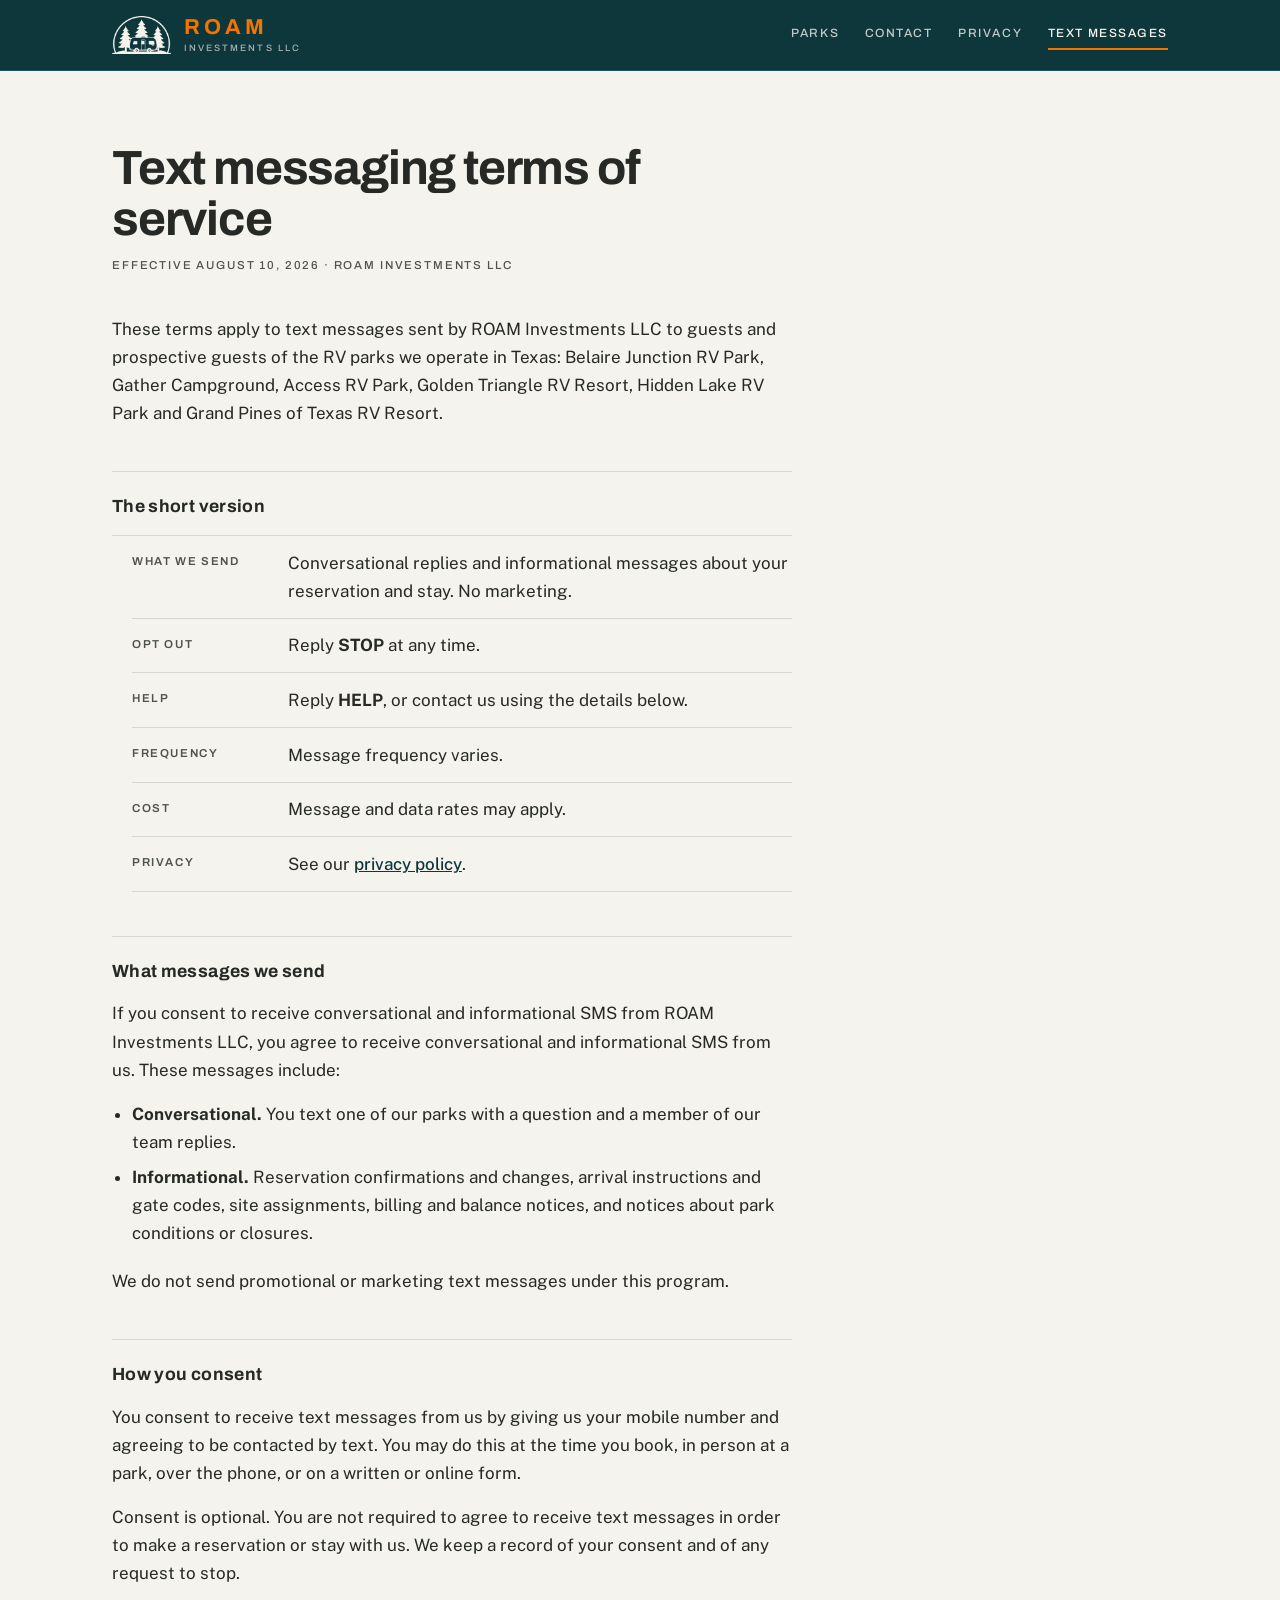
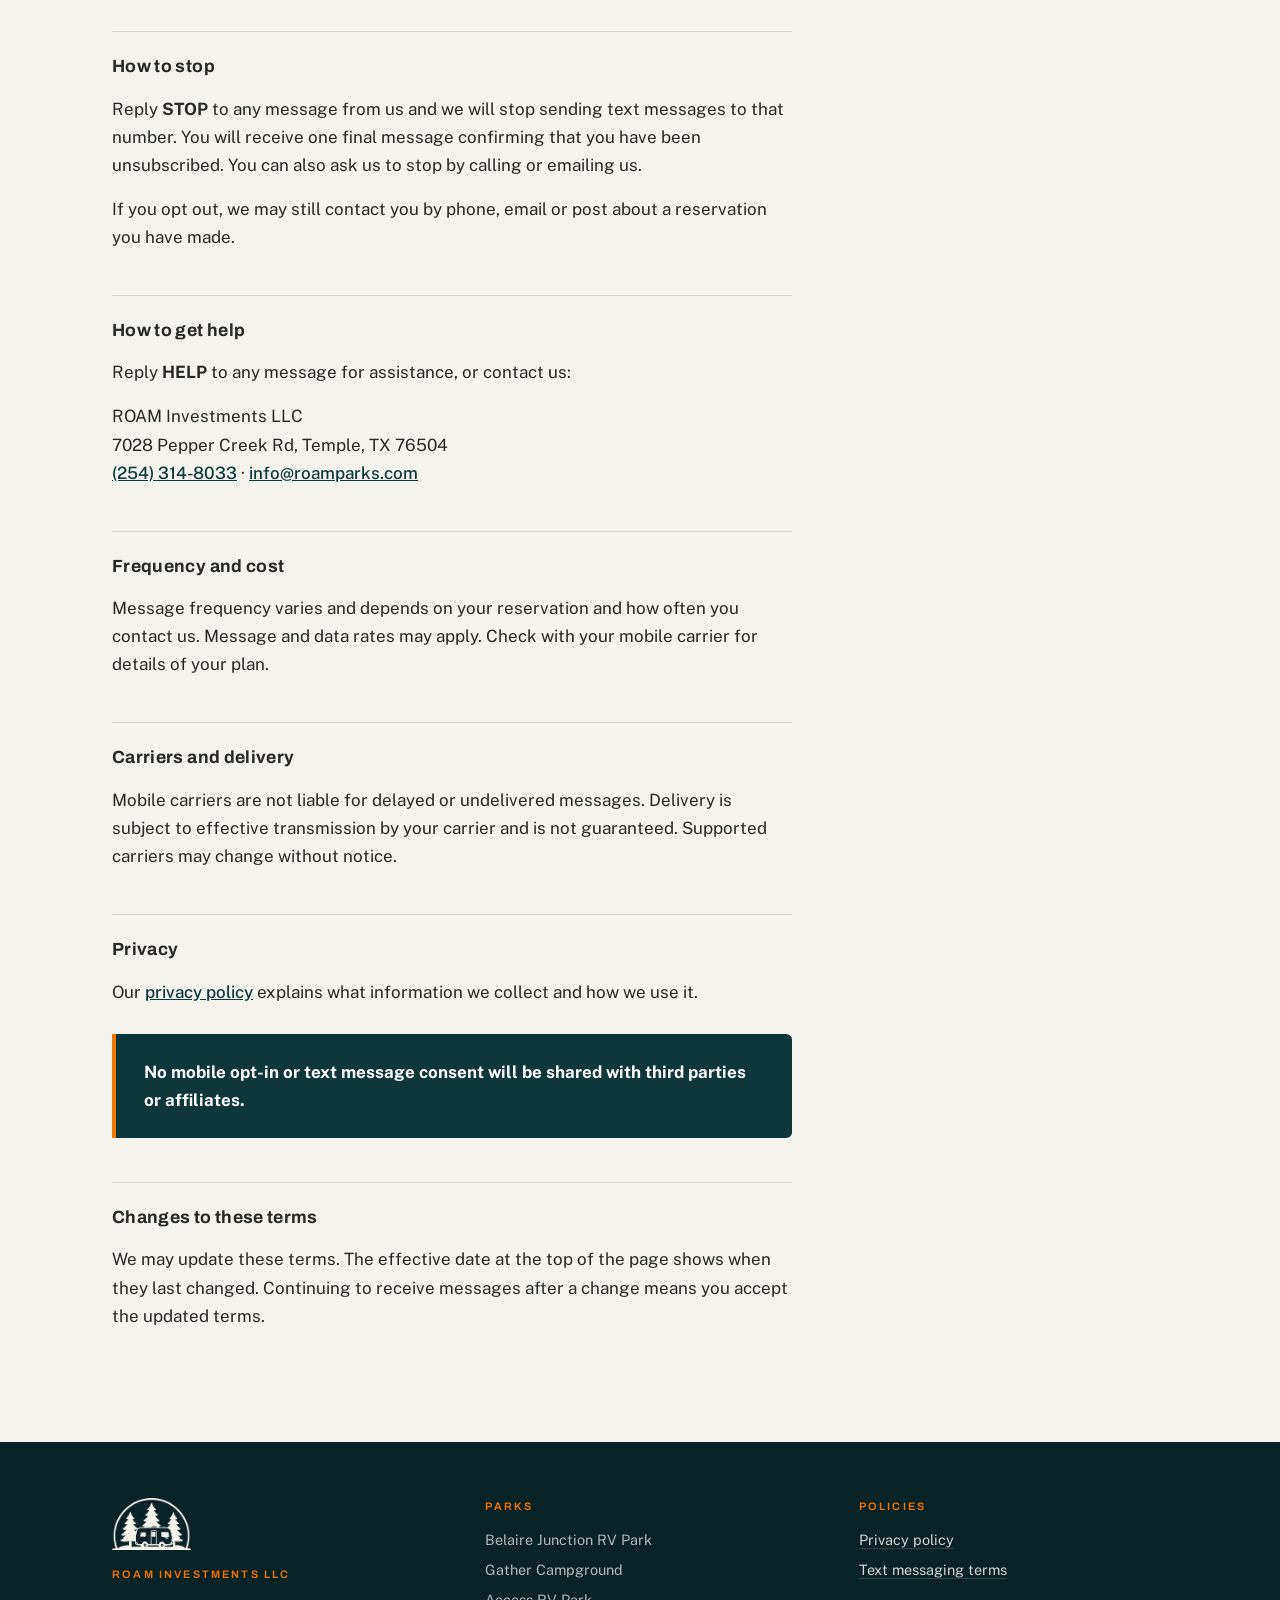
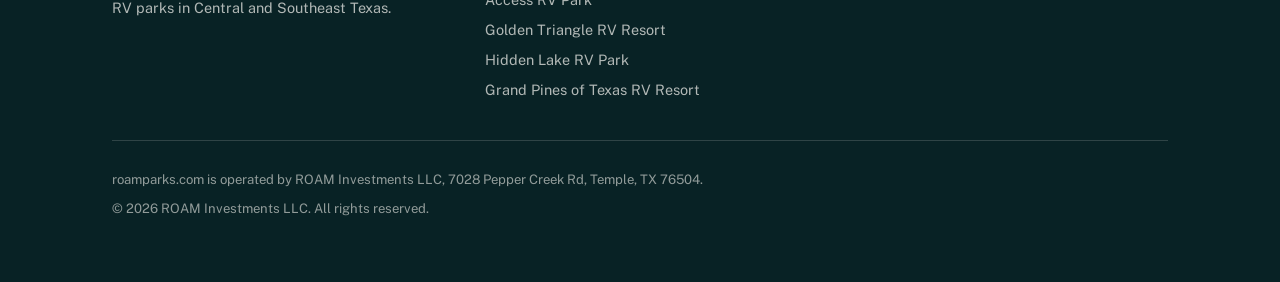
==== sms-terms.html @ 5bf1208b "roamparks.com — corporate site, privacy policy, SMS terms" ====
<!DOCTYPE html>
<html lang="en">
<head>
<meta charset="utf-8">
<meta name="viewport" content="width=device-width, initial-scale=1">
<title>Text messaging terms — ROAM Investments LLC</title>
<meta name="description" content="Terms of service for text messages sent by ROAM Investments LLC to guests of its Texas RV parks.">
<link rel="preconnect" href="https://fonts.googleapis.com">
<link rel="preconnect" href="https://fonts.gstatic.com" crossorigin>
<link href="https://fonts.googleapis.com/css2?family=Archivo:wght@500;600;700&family=Public+Sans:wght@400;500&display=swap" rel="stylesheet">
<!-- Interim office line: Belaire Junction, (254) 314-8033. Swap for the ROAM corporate line when provisioned. -->
<link rel="icon" href="icon-512.png" sizes="512x512">
<link rel="apple-touch-icon" href="apple-touch-icon.png">
<link rel="stylesheet" href="styles.css">
</head>
<body>
<a class="skip" href="#main">Skip to content</a>

<header class="masthead">
  <div class="wrap masthead__inner">
    <a class="lockup" href="index.html">
      <img src="roam-badge-white.png" alt="" width="183" height="120">
      <span class="lockup__text">
        <span class="lockup__name">ROAM</span>
        <span class="lockup__sub">Investments LLC</span>
      </span>
    </a>
    <nav aria-label="Main">
      <a href="index.html#parks">Parks</a>
      <a href="index.html#contact">Contact</a>
      <a href="privacy.html">Privacy</a>
      <a href="sms-terms.html" aria-current="page">Text messages</a>
    </nav>
  </div>
</header>

<main id="main" class="doc">
  <div class="wrap">

    <div class="doc__head">
      <h1>Text messaging terms of service</h1>
      <p class="doc__meta">Effective August 10, 2026 &middot; ROAM Investments LLC</p>
    </div>

    <div class="doc__body">

      <p>These terms apply to text messages sent by ROAM Investments LLC to guests and
        prospective guests of the RV parks we operate in Texas: Belaire Junction RV Park,
        Gather Campground, Access RV Park, Golden Triangle RV Resort, Hidden Lake RV Park
        and Grand Pines of Texas RV Resort.</p>

      <h2>The short version</h2>

      <ul class="keyterms">
        <li><b>What we send</b><span>Conversational replies and informational messages about your reservation and stay. No marketing.</span></li>
        <li><b>Opt out</b><span>Reply <strong>STOP</strong> at any time.</span></li>
        <li><b>Help</b><span>Reply <strong>HELP</strong>, or contact us using the details below.</span></li>
        <li><b>Frequency</b><span>Message frequency varies.</span></li>
        <li><b>Cost</b><span>Message and data rates may apply.</span></li>
        <li><b>Privacy</b><span>See our <a href="privacy.html">privacy policy</a>.</span></li>
      </ul>

      <h2>What messages we send</h2>

      <p>If you consent to receive conversational and informational SMS from ROAM
        Investments LLC, you agree to receive conversational and informational SMS from us.
        These messages include:</p>

      <ul>
        <li><strong>Conversational.</strong> You text one of our parks with a question and a
          member of our team replies.</li>
        <li><strong>Informational.</strong> Reservation confirmations and changes, arrival
          instructions and gate codes, site assignments, billing and balance notices, and
          notices about park conditions or closures.</li>
      </ul>

      <p>We do not send promotional or marketing text messages under this program.</p>

      <h2>How you consent</h2>

      <p>You consent to receive text messages from us by giving us your mobile number and
        agreeing to be contacted by text. You may do this at the time you book, in person at
        a park, over the phone, or on a written or online form.</p>

      <p>Consent is optional. You are not required to agree to receive text messages in
        order to make a reservation or stay with us. We keep a record of your consent and of
        any request to stop.</p>

      <h2>How to stop</h2>

      <p>Reply <strong>STOP</strong> to any message from us and we will stop sending text
        messages to that number. You will receive one final message confirming that you have
        been unsubscribed. You can also ask us to stop by calling or emailing us.</p>

      <p>If you opt out, we may still contact you by phone, email or post about a reservation
        you have made.</p>

      <h2>How to get help</h2>

      <p>Reply <strong>HELP</strong> to any message for assistance, or contact us:</p>
      <p>ROAM Investments LLC<br>
         7028 Pepper Creek Rd, Temple, TX 76504<br>
         <!-- TODO: add corporate phone and email before publishing -->
         <a href="tel:+12543148033">(254) 314-8033</a>
         &middot;
         <a href="mailto:info@roamparks.com">info@roamparks.com</a></p>

      <h2>Frequency and cost</h2>

      <p>Message frequency varies and depends on your reservation and how often you contact
        us. Message and data rates may apply. Check with your mobile carrier for details of
        your plan.</p>

      <h2>Carriers and delivery</h2>

      <p>Mobile carriers are not liable for delayed or undelivered messages. Delivery is
        subject to effective transmission by your carrier and is not guaranteed. Supported
        carriers may change without notice.</p>

      <h2>Privacy</h2>

      <p>Our <a href="privacy.html">privacy policy</a> explains what information we collect
        and how we use it.</p>

      <div class="callout">
        <p><strong>No mobile opt-in or text message consent will be shared with third
          parties or affiliates.</strong></p>
      </div>

      <h2>Changes to these terms</h2>

      <p>We may update these terms. The effective date at the top of the page shows when they
        last changed. Continuing to receive messages after a change means you accept the
        updated terms.</p>

    </div>
  </div>
</main>

<footer class="foot">
  <div class="wrap">
    <div class="foot__grid">
      <div>
        <img class="foot__mark" src="roam-badge-white.png" alt="ROAM Investments LLC" width="183" height="120">
        <h4>ROAM Investments LLC</h4>
        <p>RV parks in Central and Southeast Texas.</p>
      </div>
      <div>
        <h4>Parks</h4>
        <ul>
          <li>Belaire Junction RV Park</li>
          <li>Gather Campground</li>
          <li>Access RV Park</li>
          <li>Golden Triangle RV Resort</li>
          <li>Hidden Lake RV Park</li>
          <li>Grand Pines of Texas RV Resort</li>
        </ul>
      </div>
      <div>
        <h4>Policies</h4>
        <ul>
          <li><a href="privacy.html">Privacy policy</a></li>
          <li><a href="sms-terms.html">Text messaging terms</a></li>
        </ul>
      </div>
    </div>
    <div class="foot__legal">
      <p>roamparks.com is operated by ROAM Investments LLC, 7028 Pepper Creek Rd, Temple, TX 76504.</p>
      <p>&copy; 2026 ROAM Investments LLC. All rights reserved.</p>
    </div>
  </div>
</footer>

</body>
</html>
---- styles.css ----
/* roamparks.com — ROAM Investments LLC
   Palette lifted verbatim from the ROAM Portal (src/app/globals.css). */

:root {
  --brand:      #0e373c;
  --brand-deep: #0b2c30;
  --brand-dark: #082225;
  --brand-line: #16565a;
  --cream:      #f4f3ee;
  --cream-2:    #ecebe4;
  --muted:      #c2c5bb;
  --accent:     #f47400;
  --accent-600: #d96700;
  --secondary:  #00a6a6;
  --fg:         #262925;
  --fg-soft:    #4f534b;
  --rule:       rgba(38, 41, 37, 0.14);
  --rule-dark:  rgba(244, 243, 238, 0.16);

  --display: 'Archivo', 'Helvetica Neue', Arial, sans-serif;
  --body:    'Public Sans', -apple-system, BlinkMacSystemFont, 'Segoe UI', Roboto, sans-serif;

  --measure: 68ch;
  --gutter: clamp(1.25rem, 5vw, 4rem);
}

*, *::before, *::after { box-sizing: border-box; }
html { -webkit-text-size-adjust: 100%; }

body {
  margin: 0;
  background: var(--cream);
  color: var(--fg);
  font-family: var(--body);
  font-size: 1.0625rem;
  line-height: 1.65;
}

a { color: inherit; }

a:focus-visible, button:focus-visible {
  outline: 3px solid var(--accent);
  outline-offset: 3px;
}

.wrap { width: 100%; max-width: 74rem; margin-inline: auto; padding-inline: var(--gutter); }

.skip {
  position: absolute; left: -9999px; top: 0;
  background: var(--accent); color: #fff;
  padding: 0.75rem 1.25rem;
  font-family: var(--display); font-weight: 600; z-index: 50;
}
.skip:focus { left: 0; }

/* ---------- Masthead ---------- */

.masthead { background: var(--brand); color: var(--cream); border-bottom: 1px solid var(--brand-line); }

.masthead__inner {
  display: flex; flex-wrap: wrap; gap: 1rem 2rem;
  align-items: center; justify-content: space-between;
  padding-block: 1rem;
}

.lockup { display: flex; align-items: center; gap: 0.85rem; text-decoration: none; color: var(--cream); }
.lockup img { display: block; height: 2.4rem; width: auto; }
.lockup__text { display: flex; flex-direction: column; line-height: 1; }

.lockup__name {
  font-family: var(--display); font-weight: 700; font-size: 1.35rem;
  letter-spacing: 0.18em; text-transform: uppercase; color: var(--accent);
}
.lockup__sub {
  font-family: var(--display); font-weight: 500; font-size: 0.58rem;
  letter-spacing: 0.22em; text-transform: uppercase;
  color: rgba(244, 243, 238, 0.66); margin-top: 0.35rem;
}

.masthead nav {
  display: flex; flex-wrap: wrap; gap: 1.6rem;
  font-family: var(--display); font-size: 0.75rem; font-weight: 500;
  letter-spacing: 0.13em; text-transform: uppercase;
}
.masthead nav a {
  color: rgba(244, 243, 238, 0.78); text-decoration: none;
  padding-block: 0.25rem; border-bottom: 2px solid transparent;
}
.masthead nav a:hover, .masthead nav a[aria-current='page'] {
  color: var(--cream); border-bottom-color: var(--accent);
}

/* ---------- Hero ---------- */

.hero {
  background: var(--brand); color: var(--cream);
  padding-block: clamp(3.25rem, 10vw, 6.5rem) clamp(2.75rem, 8vw, 5rem);
}

.eyebrow {
  font-family: var(--display); font-size: 0.7rem; font-weight: 600;
  letter-spacing: 0.24em; text-transform: uppercase;
  color: var(--accent); margin: 0 0 1.5rem;
}

.hero h1 {
  font-family: var(--display); font-weight: 700;
  font-size: clamp(2.4rem, 7.5vw, 4.75rem);
  line-height: 0.99; letter-spacing: -0.025em;
  margin: 0 0 1.5rem; max-width: 16ch;
}

.hero__lede {
  font-size: clamp(1.0625rem, 2.2vw, 1.3rem); line-height: 1.55;
  color: rgba(244, 243, 238, 0.82); max-width: 46ch; margin: 0;
}

.tally { display: flex; flex-wrap: wrap; margin: clamp(2.5rem, 7vw, 3.75rem) 0 0; border-top: 1px solid var(--rule-dark); }
.tally div { padding: 1.5rem 2rem 0 0; margin-right: 2rem; border-right: 1px solid var(--rule-dark); }
.tally div:last-child { border-right: 0; margin-right: 0; }
.tally dt {
  font-family: var(--display); font-size: 0.7rem; font-weight: 500;
  letter-spacing: 0.16em; text-transform: uppercase;
  color: rgba(244, 243, 238, 0.6); margin: 0 0 0.35rem;
}
.tally dd {
  font-family: var(--display); font-size: clamp(1.75rem, 4vw, 2.5rem);
  font-weight: 700; line-height: 1; letter-spacing: -0.02em; margin: 0;
}

/* ---------- Hero plate ---------- */

.plate { margin: 0; background: var(--brand); overflow: hidden; }
.plate img {
  display: block; width: 100%;
  height: clamp(14rem, 42vw, 28rem);
  object-fit: cover; object-position: center 62%;
}

/* ---------- Sections ---------- */

.section { padding-block: clamp(3rem, 9vw, 5.5rem); }

.section h2 {
  font-family: var(--display); font-weight: 700;
  font-size: clamp(1.5rem, 3.5vw, 2rem);
  letter-spacing: -0.015em; line-height: 1.15; margin: 0 0 0.9rem;
}

.section__lede { max-width: 54ch; color: var(--fg-soft); margin: 0 0 2.25rem; }

/* ---------- Region marker ----------
   An arch, echoing the ROAM badge. Two regions, because that is
   genuinely how the six parks are grouped and operated. */

.region { margin-bottom: clamp(2.75rem, 7vw, 4.5rem); }
.region:last-of-type { margin-bottom: 0; }

.marker {
  display: inline-flex; flex-direction: column;
  align-items: center; justify-content: flex-end;
  min-width: 9rem; padding: 1.1rem 1.15rem 0.75rem;
  background: var(--brand); color: var(--cream);
  border-radius: 4.5rem 4.5rem 0.25rem 0.25rem;
  border-bottom: 4px solid var(--accent);
  margin-bottom: 1.5rem;
}
.marker__top {
  font-family: var(--display); font-size: 0.58rem; font-weight: 600;
  letter-spacing: 0.2em; text-transform: uppercase;
  color: var(--accent); line-height: 1; margin-bottom: 0.35rem;
}
.marker__label {
  font-family: var(--display); font-size: 0.95rem; font-weight: 700;
  letter-spacing: 0.04em; text-transform: uppercase;
  line-height: 1.15; text-align: center;
}

.parks { list-style: none; margin: 0; padding: 0; border-top: 1px solid var(--rule); }

.parks li {
  display: flex; flex-wrap: wrap; align-items: baseline;
  gap: 0.35rem 1.5rem; padding-block: 1.15rem;
  border-bottom: 1px solid var(--rule);
}

.park__name {
  font-family: var(--display); font-weight: 600;
  font-size: clamp(1.125rem, 2.4vw, 1.35rem);
  letter-spacing: -0.01em; flex: 1 1 18rem;
}
.park__name a {
  color: inherit; text-decoration: none;
  border-bottom: 2px solid transparent;
  transition: border-color 0.15s ease, color 0.15s ease;
}
.park__name a:hover { color: var(--brand); border-bottom-color: var(--accent); }
.park__name a::after {
  content: '↗'; font-size: 0.7em; margin-left: 0.4em;
  color: var(--fg-soft); vertical-align: 0.15em;
}

.park__place { color: var(--fg-soft); font-size: 0.95rem; flex: 0 0 auto; min-width: 9rem; }

.park__sites {
  font-family: var(--display); font-weight: 500; font-size: 0.75rem;
  letter-spacing: 0.13em; text-transform: uppercase;
  color: var(--fg-soft); flex: 0 0 auto;
}

/* ---------- Contact ---------- */

.contact { background: var(--cream-2); border-top: 1px solid var(--muted); }

.contact__grid {
  display: grid; gap: 2rem clamp(2rem, 6vw, 5rem);
  grid-template-columns: repeat(auto-fit, minmax(15rem, 1fr));
}

.contact h3 {
  font-family: var(--display); font-size: 0.7rem; font-weight: 600;
  letter-spacing: 0.2em; text-transform: uppercase;
  color: var(--fg-soft); margin: 0 0 0.65rem;
}
.contact p { margin: 0; }
.contact a { color: var(--brand); font-weight: 500; }

.placeholder {
  background: #ffe2c2; border-bottom: 2px solid var(--accent);
  padding: 0.1rem 0.4rem;
  font-family: var(--display); font-size: 0.9rem; font-weight: 600;
  letter-spacing: 0.03em; color: var(--fg);
}

/* ---------- Legal pages ---------- */

.doc { padding-block: clamp(3rem, 8vw, 4.5rem) clamp(3.5rem, 9vw, 6rem); }
.doc__head { max-width: var(--measure); margin-bottom: 2.5rem; }

.doc h1 {
  font-family: var(--display); font-weight: 700;
  font-size: clamp(2rem, 5.5vw, 3rem);
  line-height: 1.05; letter-spacing: -0.025em; margin: 0 0 0.75rem;
}
.doc__meta {
  font-family: var(--display); font-size: 0.72rem; font-weight: 500;
  letter-spacing: 0.16em; text-transform: uppercase;
  color: var(--fg-soft); margin: 0;
}

.doc__body { max-width: var(--measure); }
.doc__body h2 {
  font-family: var(--display); font-weight: 700; font-size: 1.1rem;
  letter-spacing: 0.02em; margin: 2.75rem 0 0.85rem;
  padding-top: 1.25rem; border-top: 1px solid var(--rule);
}
.doc__body h3 { font-family: var(--display); font-weight: 600; font-size: 0.95rem; margin: 1.75rem 0 0.5rem; }
.doc__body p { margin: 0 0 1rem; }
.doc__body ul { margin: 0 0 1.25rem; padding-left: 1.25rem; }
.doc__body li { margin-bottom: 0.45rem; }
.doc__body a { color: var(--brand); font-weight: 500; }

.callout {
  background: var(--brand); color: var(--cream);
  padding: 1.5rem 1.75rem; border-left: 4px solid var(--accent);
  margin: 1.75rem 0; border-radius: 0 0.35rem 0.35rem 0;
}
.callout p { margin: 0; }
.callout strong { color: #fff; }

.keyterms { list-style: none; padding: 0; margin: 1.25rem 0 1.5rem; border-top: 1px solid var(--rule); }
.keyterms li {
  display: flex; flex-wrap: wrap; gap: 0.25rem 1.25rem;
  padding-block: 0.8rem; border-bottom: 1px solid var(--rule); margin: 0;
}
.keyterms b {
  font-family: var(--display); font-size: 0.72rem; font-weight: 600;
  letter-spacing: 0.14em; text-transform: uppercase;
  color: var(--fg-soft); flex: 0 0 8.5rem; padding-top: 0.2rem;
}
.keyterms span { flex: 1 1 18rem; }

/* ---------- Footer ---------- */

.foot {
  background: var(--brand-dark); color: rgba(244, 243, 238, 0.72);
  padding-block: clamp(2.5rem, 6vw, 3.5rem); font-size: 0.9rem;
}

.foot__grid {
  display: grid; gap: 2rem clamp(2rem, 6vw, 4rem);
  grid-template-columns: repeat(auto-fit, minmax(14rem, 1fr));
  padding-bottom: 2rem; border-bottom: 1px solid var(--rule-dark);
}

.foot__mark { height: 3.25rem; width: auto; margin-bottom: 1rem; display: block; }

.foot h4 {
  font-family: var(--display); font-size: 0.68rem; font-weight: 600;
  letter-spacing: 0.2em; text-transform: uppercase;
  color: var(--accent); margin: 0 0 0.75rem;
}
.foot p { margin: 0 0 0.35rem; }
.foot ul { list-style: none; margin: 0; padding: 0; }
.foot li { margin-bottom: 0.4rem; }
.foot a { color: rgba(244, 243, 238, 0.86); text-decoration: none; border-bottom: 1px solid var(--rule-dark); }
.foot a:hover { color: var(--cream); border-bottom-color: var(--accent); }

.foot__legal { padding-top: 1.75rem; font-size: 0.82rem; color: rgba(244, 243, 238, 0.58); }
.foot__legal p { margin: 0 0 0.4rem; }

/* ---------- Motion ---------- */

@media (prefers-reduced-motion: no-preference) {
  .rise { animation: rise 0.7s cubic-bezier(0.22, 0.68, 0.28, 1) both; }
  .rise:nth-of-type(2) { animation-delay: 0.06s; }
  .rise:nth-of-type(3) { animation-delay: 0.12s; }
  @keyframes rise {
    from { opacity: 0; transform: translateY(0.9rem); }
    to   { opacity: 1; transform: none; }
  }
}

@media (max-width: 34rem) {
  .tally div { border-right: 0; padding-right: 0; margin-right: 0; flex: 1 1 45%; }
  .keyterms b { flex: 1 1 100%; }
  .lockup__sub { display: none; }
}
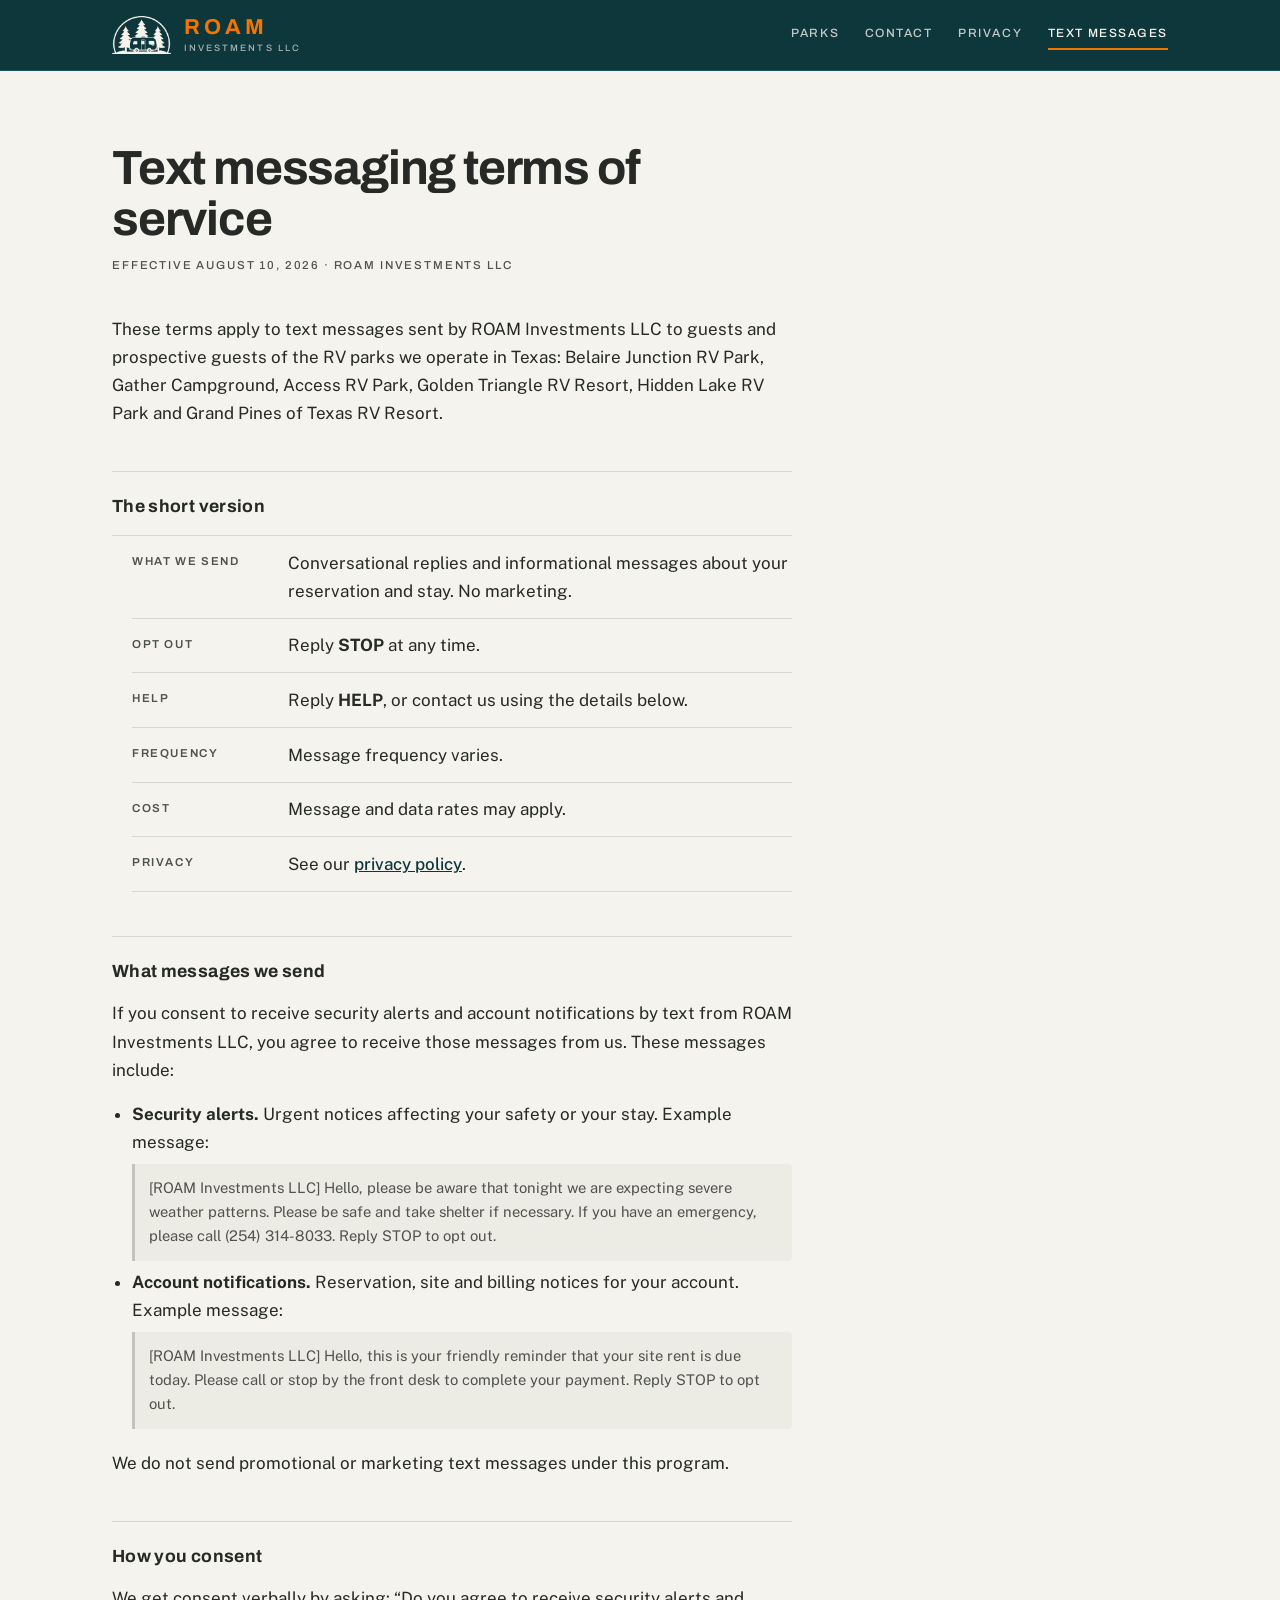
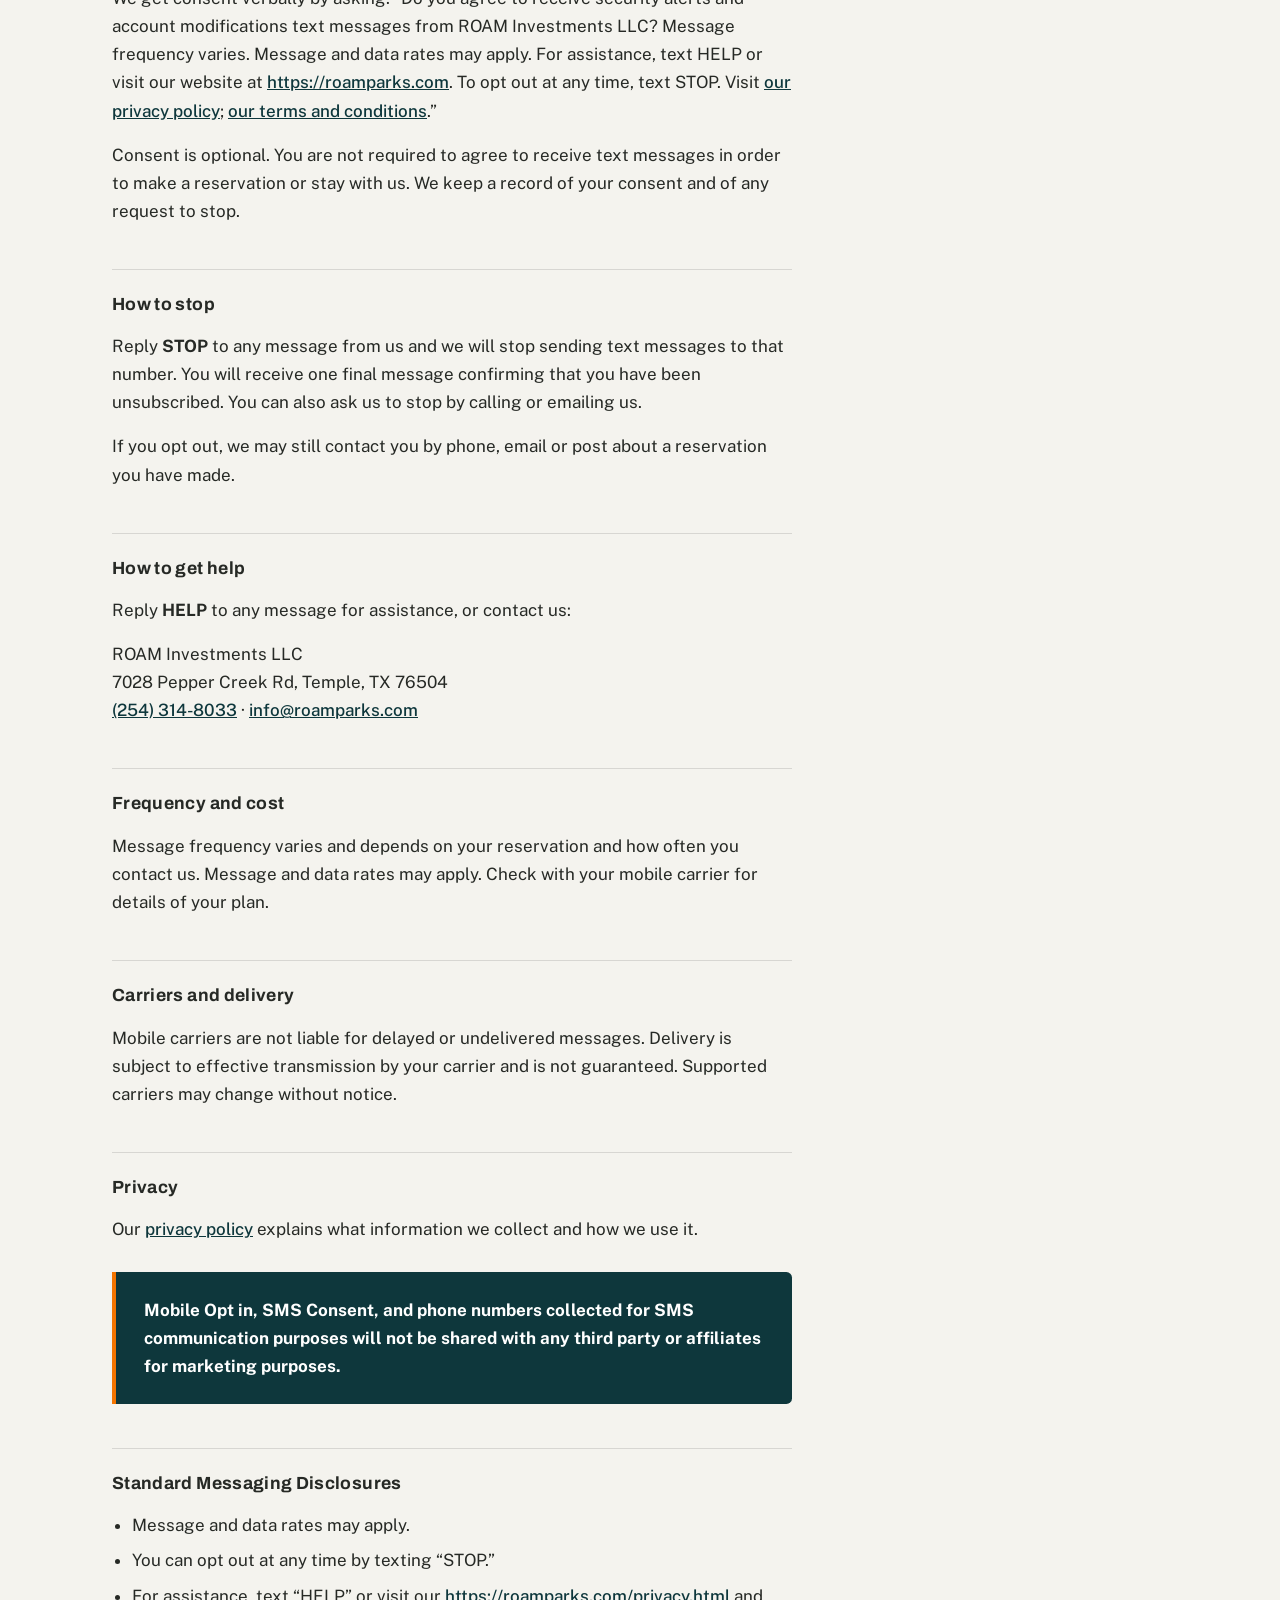
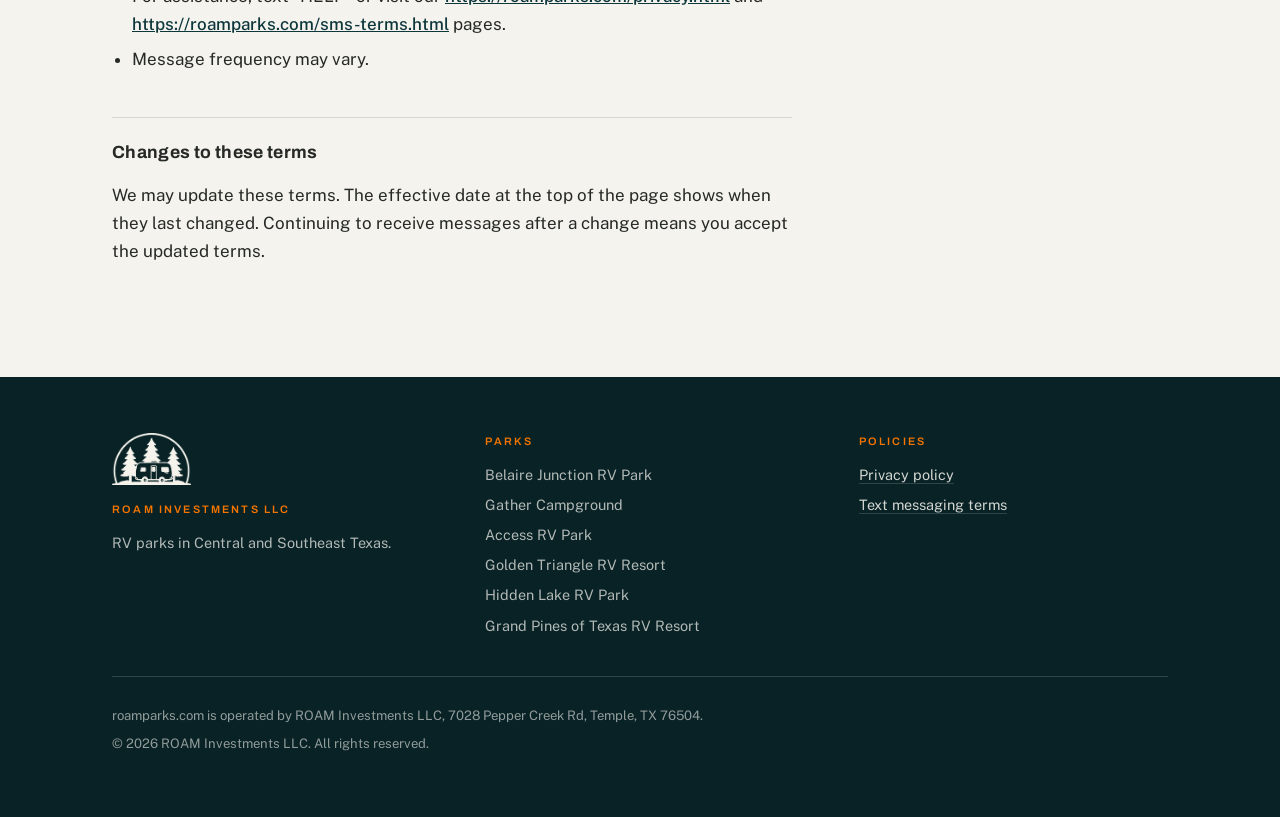
==== commit 501dad2c: "sms terms: RingCentral required wording" ====
--- a/sms-terms.html
+++ b/sms-terms.html
@@ -62,25 +62,34 @@
 
       <h2>What messages we send</h2>
 
-      <p>If you consent to receive conversational and informational SMS from ROAM
-        Investments LLC, you agree to receive conversational and informational SMS from us.
-        These messages include:</p>
+      <p>If you consent to receive security alerts and account notifications by text from
+        ROAM Investments LLC, you agree to receive those messages from us. These messages
+        include:</p>
 
       <ul>
-        <li><strong>Conversational.</strong> You text one of our parks with a question and a
-          member of our team replies.</li>
-        <li><strong>Informational.</strong> Reservation confirmations and changes, arrival
-          instructions and gate codes, site assignments, billing and balance notices, and
-          notices about park conditions or closures.</li>
+        <li><strong>Security alerts.</strong> Urgent notices affecting your safety or your
+          stay. Example message:
+          <span class="sample">[ROAM Investments LLC] Hello, please be aware that tonight we
+          are expecting severe weather patterns. Please be safe and take shelter if necessary.
+          If you have an emergency, please call (254) 314-8033. Reply STOP to opt out.</span></li>
+        <li><strong>Account notifications.</strong> Reservation, site and billing notices for
+          your account. Example message:
+          <span class="sample">[ROAM Investments LLC] Hello, this is your friendly reminder
+          that your site rent is due today. Please call or stop by the front desk to complete
+          your payment. Reply STOP to opt out.</span></li>
       </ul>
 
       <p>We do not send promotional or marketing text messages under this program.</p>
 
       <h2>How you consent</h2>
 
-      <p>You consent to receive text messages from us by giving us your mobile number and
-        agreeing to be contacted by text. You may do this at the time you book, in person at
-        a park, over the phone, or on a written or online form.</p>
+      <p>We get consent verbally by asking: &ldquo;Do you agree to receive security alerts
+        and account modifications text messages from ROAM Investments LLC? Message frequency
+        varies. Message and data rates may apply. For assistance, text HELP or visit our
+        website at <a href="https://roamparks.com">https://roamparks.com</a>. To opt out at
+        any time, text STOP. Visit
+        <a href="https://roamparks.com/privacy.html">our privacy policy</a>;
+        <a href="https://roamparks.com/sms-terms.html">our terms and conditions</a>.&rdquo;</p>
 
       <p>Consent is optional. You are not required to agree to receive text messages in
         order to make a reservation or stay with us. We keep a record of your consent and of
@@ -123,9 +132,21 @@
         and how we use it.</p>
 
       <div class="callout">
-        <p><strong>No mobile opt-in or text message consent will be shared with third
-          parties or affiliates.</strong></p>
+        <p><strong>Mobile Opt in, SMS Consent, and phone numbers collected for SMS
+          communication purposes will not be shared with any third party or affiliates
+          for marketing purposes.</strong></p>
       </div>
+
+      <h2>Standard Messaging Disclosures</h2>
+
+      <ul>
+        <li>Message and data rates may apply.</li>
+        <li>You can opt out at any time by texting &ldquo;STOP.&rdquo;</li>
+        <li>For assistance, text &ldquo;HELP&rdquo; or visit our
+          <a href="https://roamparks.com/privacy.html">https://roamparks.com/privacy.html</a> and
+          <a href="https://roamparks.com/sms-terms.html">https://roamparks.com/sms-terms.html</a> pages.</li>
+        <li>Message frequency may vary.</li>
+      </ul>
 
       <h2>Changes to these terms</h2>
 
--- a/styles.css
+++ b/styles.css
@@ -326,3 +326,15 @@
   .keyterms b { flex: 1 1 100%; }
   .lockup__sub { display: none; }
 }
+
+/* Sample SMS text, quoted verbatim in the terms */
+.sample {
+  display: block;
+  margin-top: 0.5rem;
+  padding: 0.75rem 0.9rem;
+  background: var(--cream-2);
+  border-left: 3px solid var(--muted);
+  border-radius: 0 0.25rem 0.25rem 0;
+  font-size: 0.92rem;
+  color: var(--fg-soft);
+}
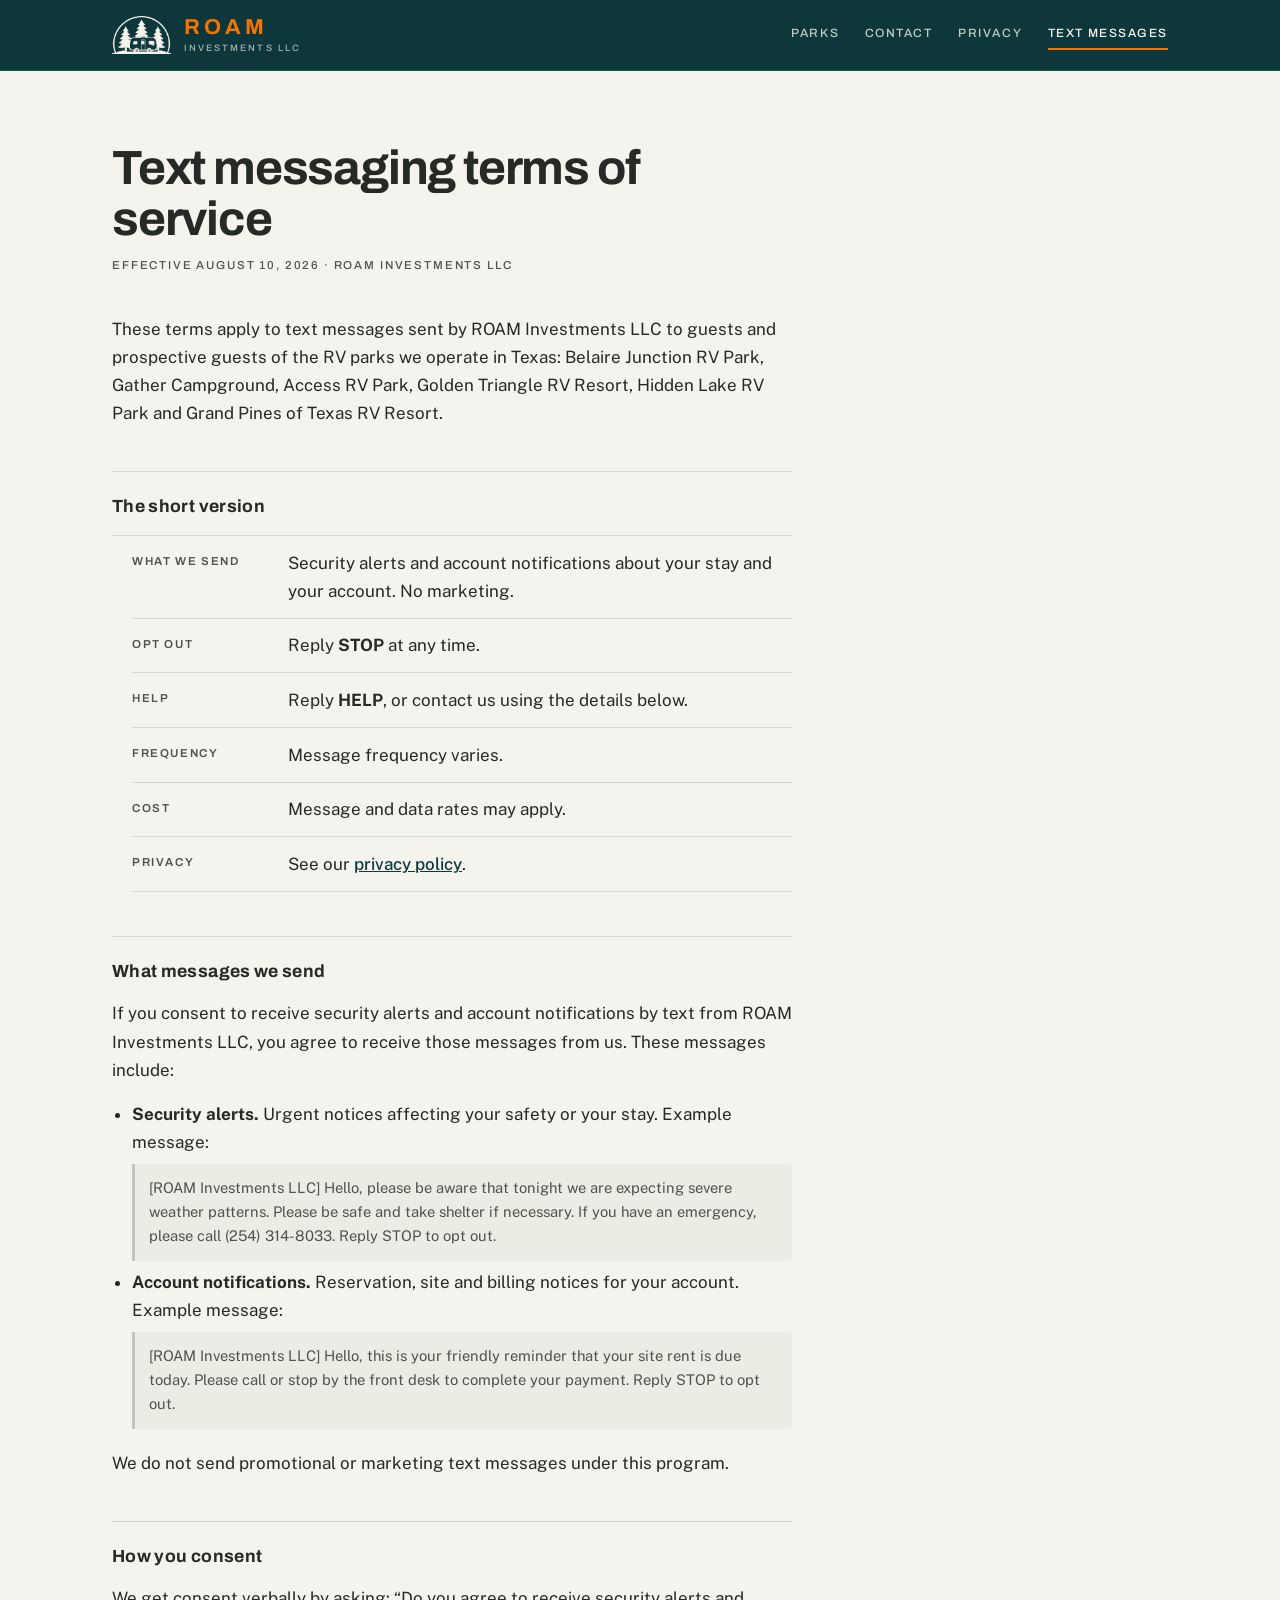
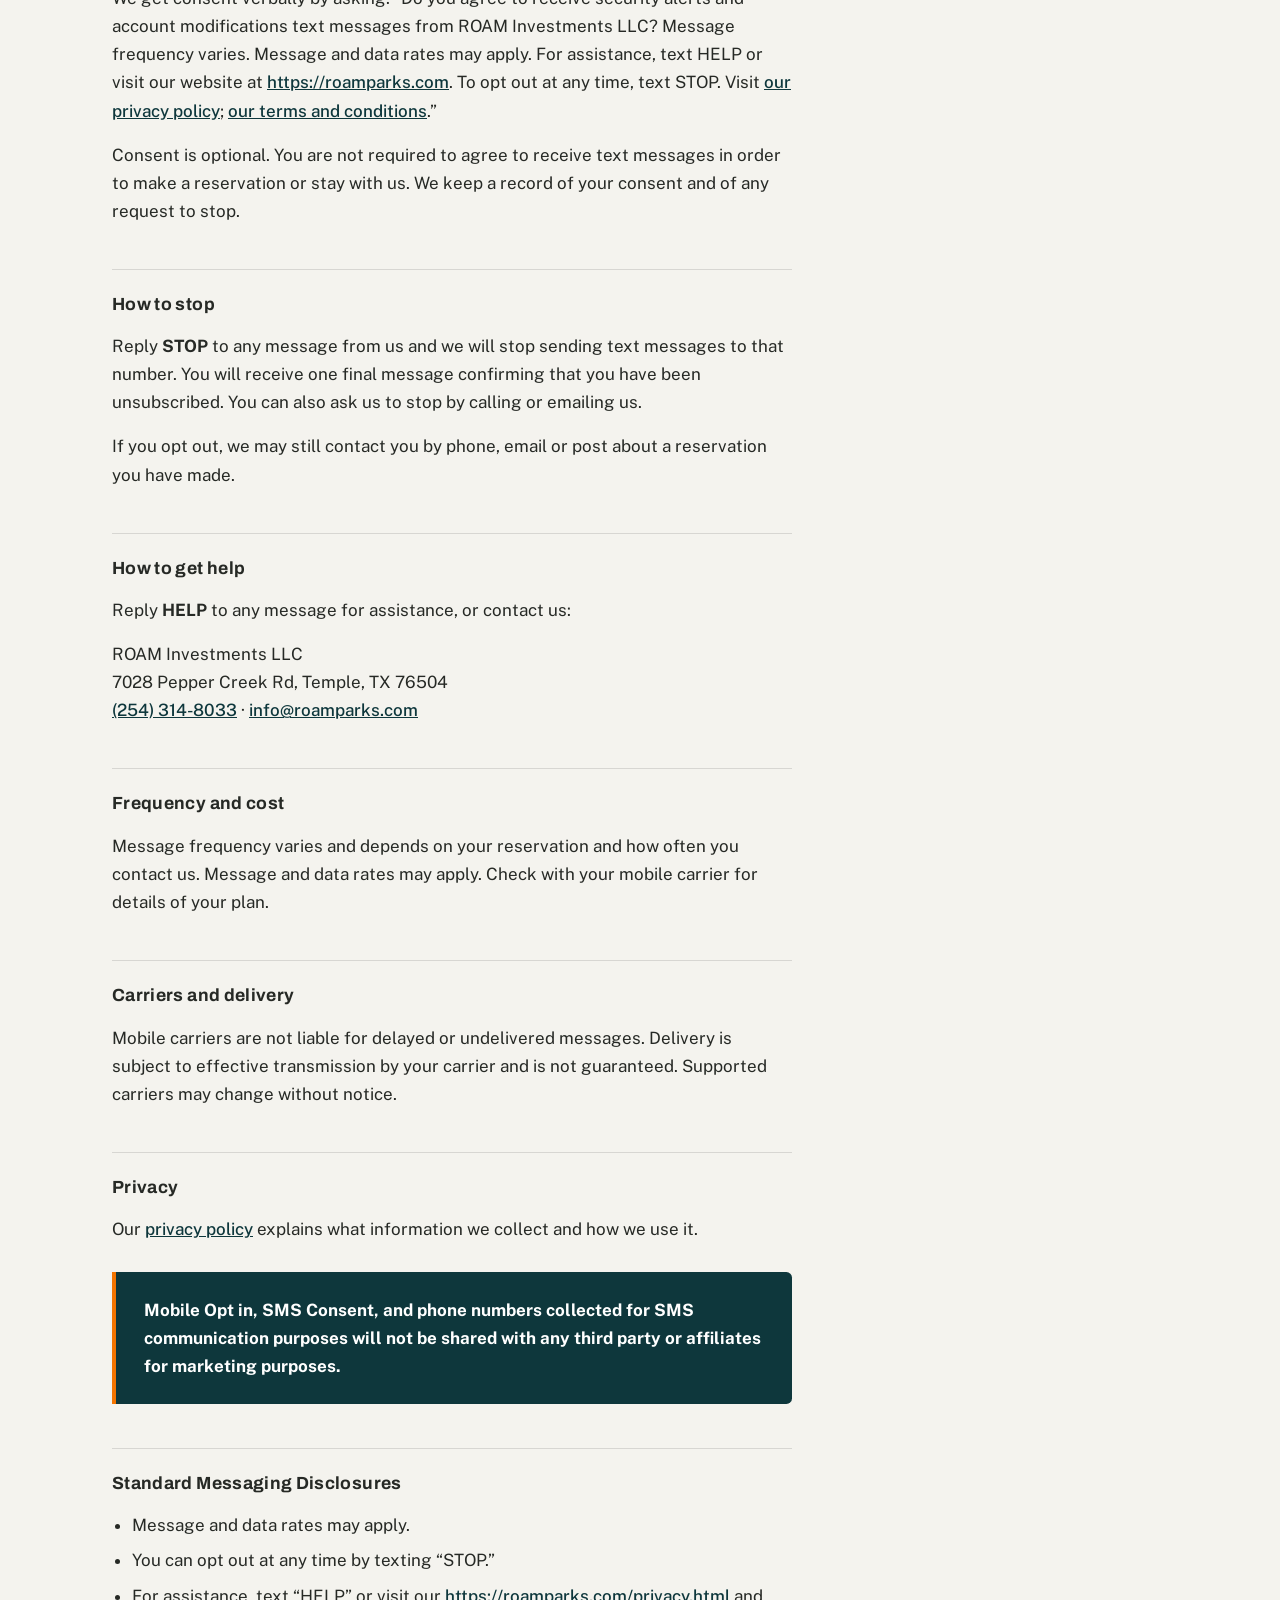
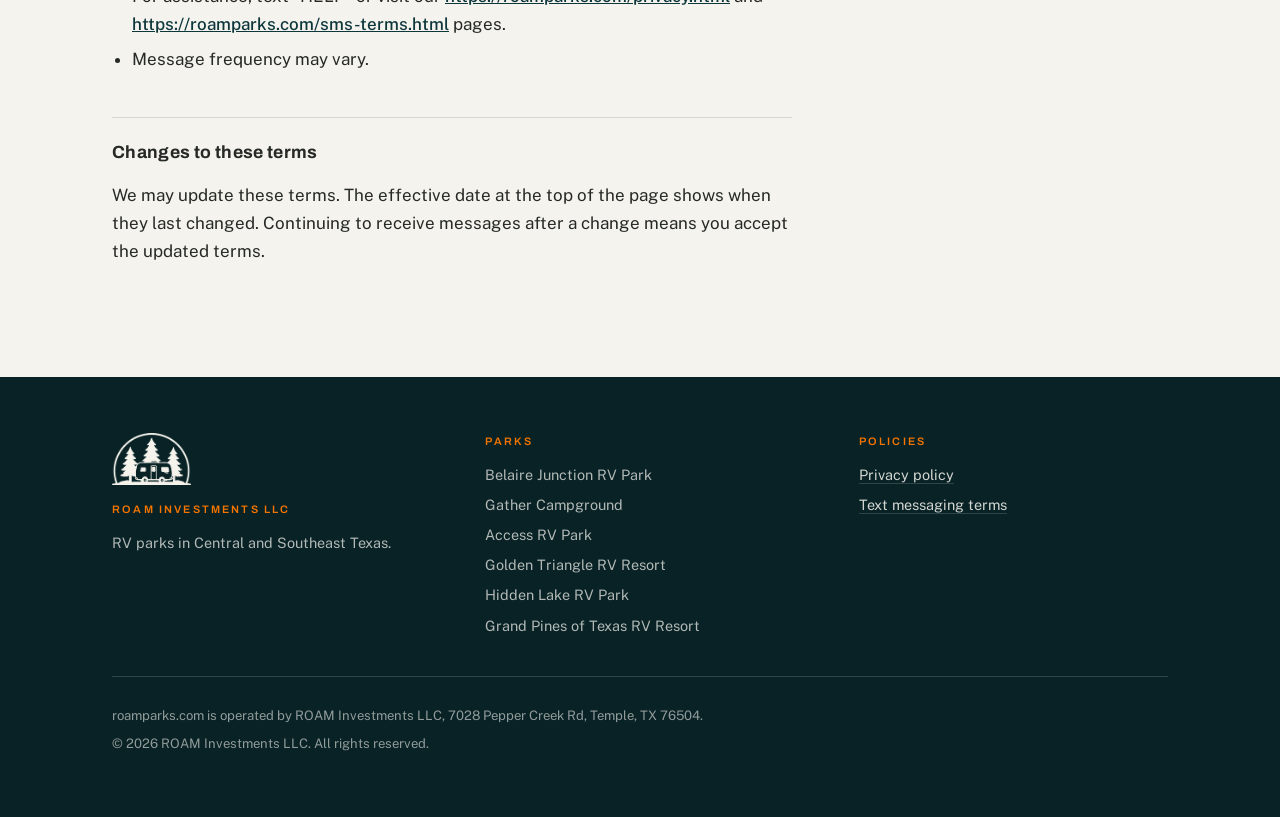
==== commit e8a200a3: "sms terms: align vocabulary across pages" ====
--- a/sms-terms.html
+++ b/sms-terms.html
@@ -52,7 +52,7 @@
       <h2>The short version</h2>
 
       <ul class="keyterms">
-        <li><b>What we send</b><span>Conversational replies and informational messages about your reservation and stay. No marketing.</span></li>
+        <li><b>What we send</b><span>Security alerts and account notifications about your stay and your account. No marketing.</span></li>
         <li><b>Opt out</b><span>Reply <strong>STOP</strong> at any time.</span></li>
         <li><b>Help</b><span>Reply <strong>HELP</strong>, or contact us using the details below.</span></li>
         <li><b>Frequency</b><span>Message frequency varies.</span></li>
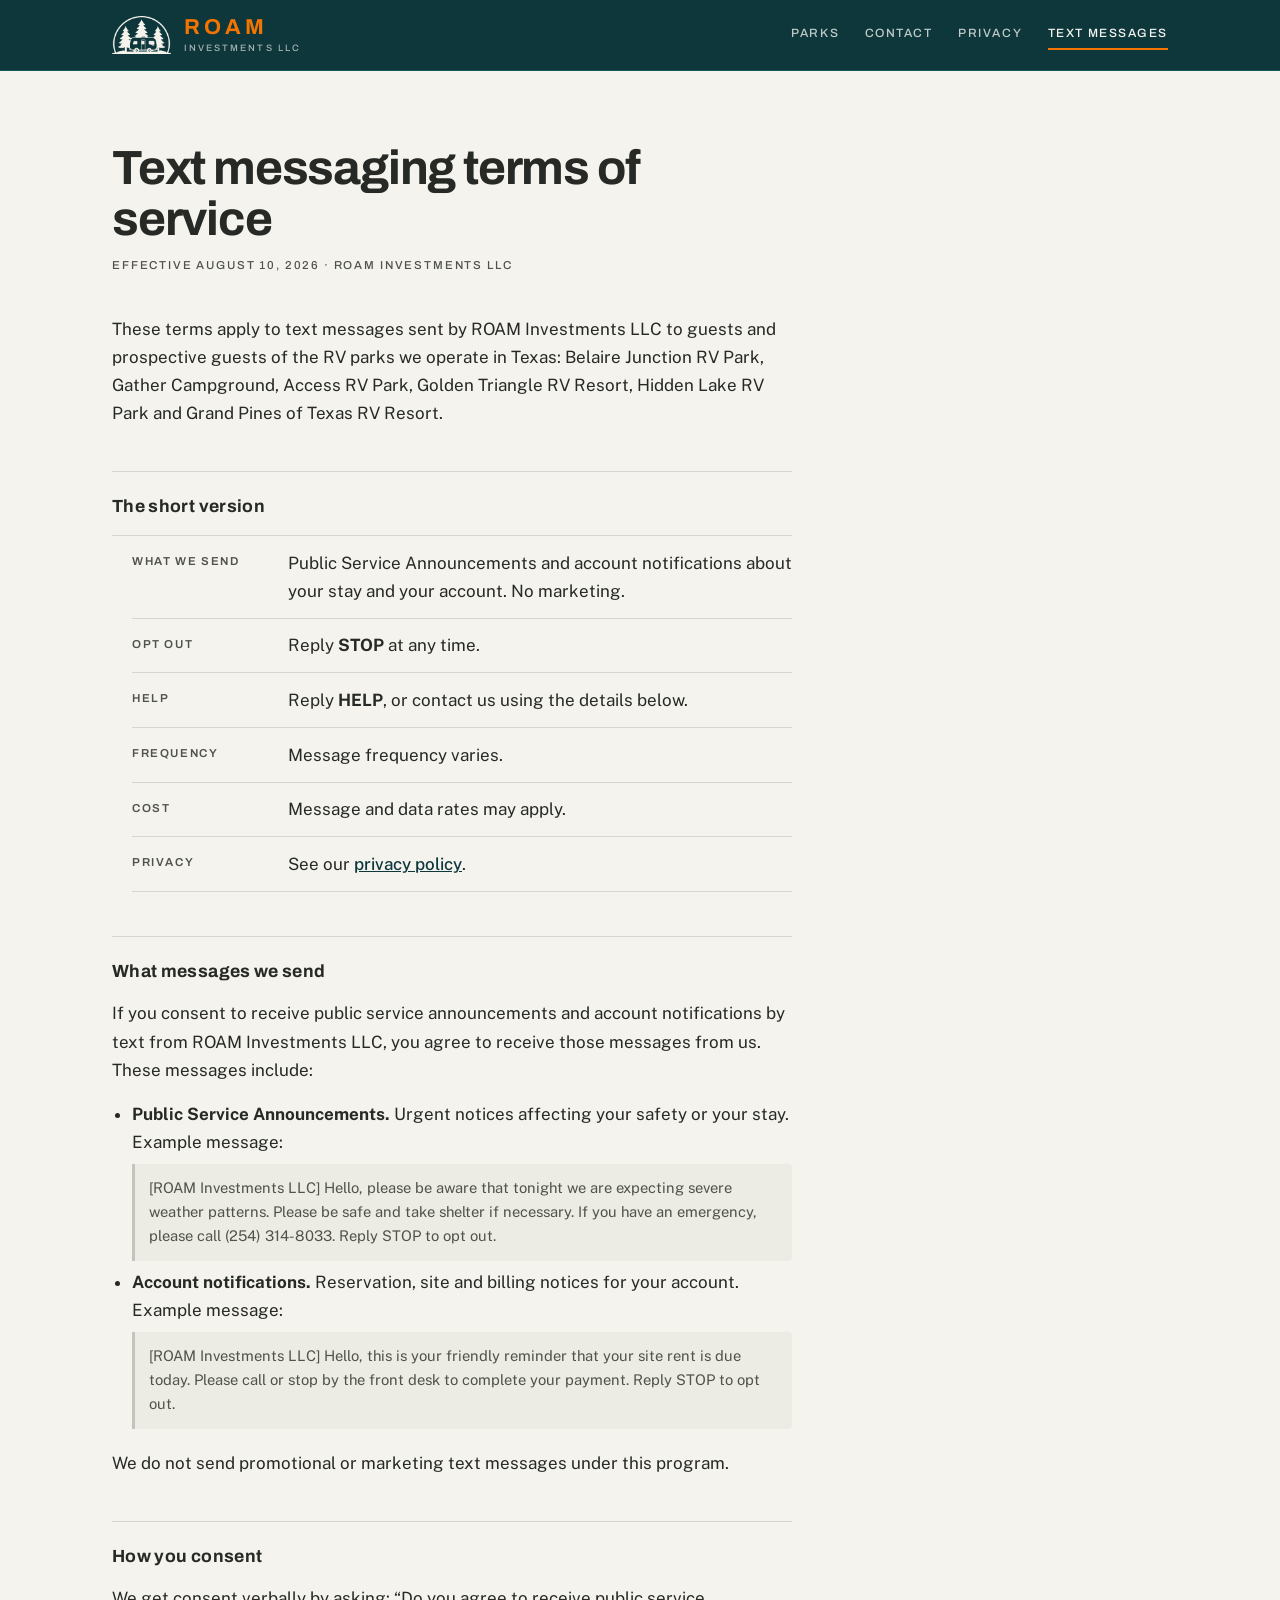
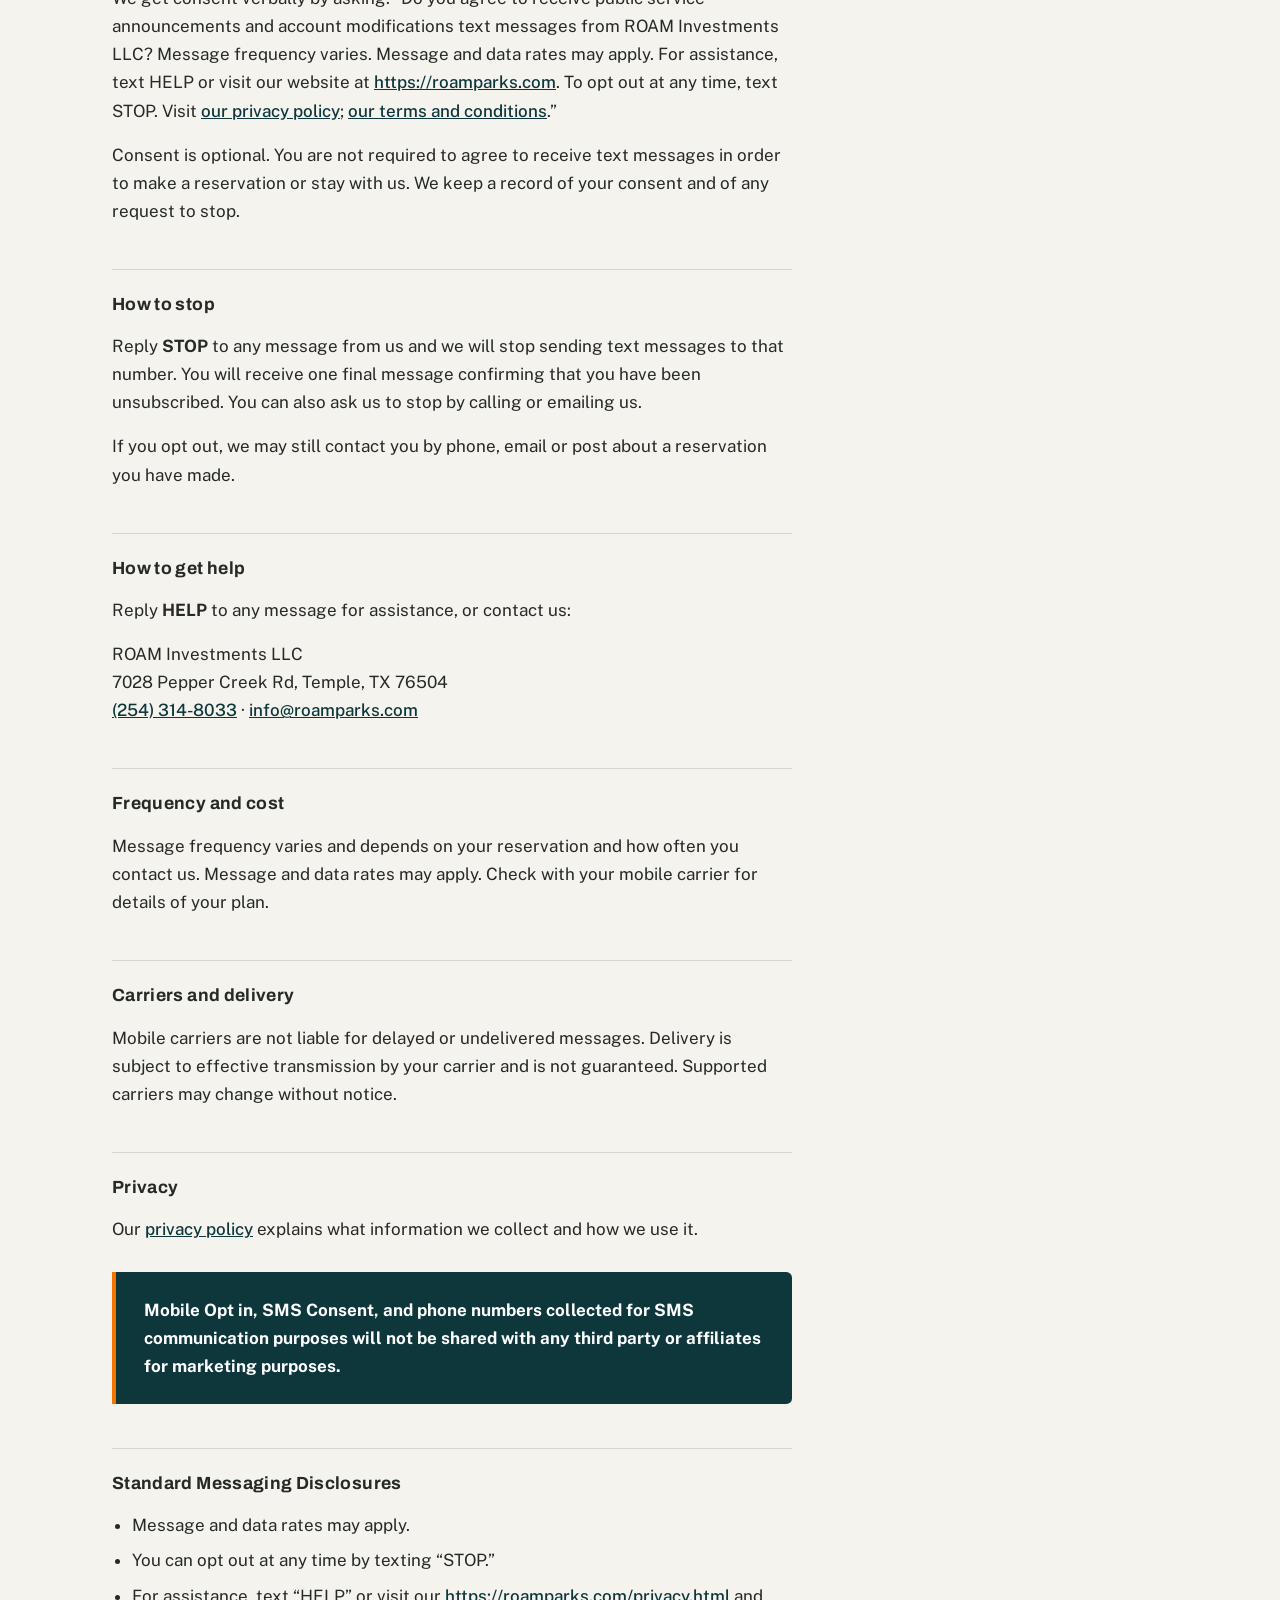
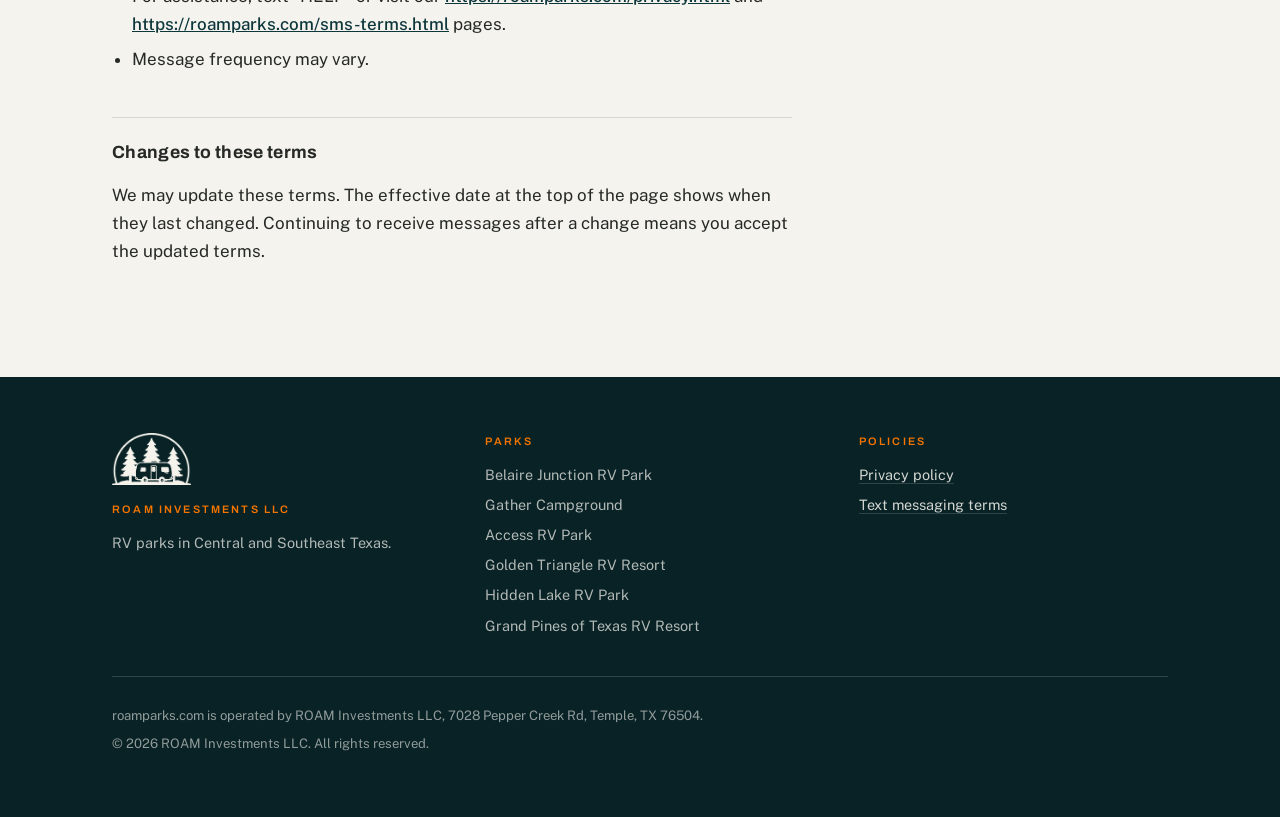
==== commit 7a77d0f9: "SMS terms and privacy: Public Service Announcements per RingCentral A2P; remove 'on a form' consent " ====
--- a/sms-terms.html
+++ b/sms-terms.html
@@ -52,7 +52,7 @@
       <h2>The short version</h2>
 
       <ul class="keyterms">
-        <li><b>What we send</b><span>Security alerts and account notifications about your stay and your account. No marketing.</span></li>
+        <li><b>What we send</b><span>Public Service Announcements and account notifications about your stay and your account. No marketing.</span></li>
         <li><b>Opt out</b><span>Reply <strong>STOP</strong> at any time.</span></li>
         <li><b>Help</b><span>Reply <strong>HELP</strong>, or contact us using the details below.</span></li>
         <li><b>Frequency</b><span>Message frequency varies.</span></li>
@@ -62,12 +62,12 @@
 
       <h2>What messages we send</h2>
 
-      <p>If you consent to receive security alerts and account notifications by text from
+      <p>If you consent to receive public service announcements and account notifications by text from
         ROAM Investments LLC, you agree to receive those messages from us. These messages
         include:</p>
 
       <ul>
-        <li><strong>Security alerts.</strong> Urgent notices affecting your safety or your
+        <li><strong>Public Service Announcements.</strong> Urgent notices affecting your safety or your
           stay. Example message:
           <span class="sample">[ROAM Investments LLC] Hello, please be aware that tonight we
           are expecting severe weather patterns. Please be safe and take shelter if necessary.
@@ -83,7 +83,7 @@
 
       <h2>How you consent</h2>
 
-      <p>We get consent verbally by asking: &ldquo;Do you agree to receive security alerts
+      <p>We get consent verbally by asking: &ldquo;Do you agree to receive public service announcements
         and account modifications text messages from ROAM Investments LLC? Message frequency
         varies. Message and data rates may apply. For assistance, text HELP or visit our
         website at <a href="https://roamparks.com">https://roamparks.com</a>. To opt out at
